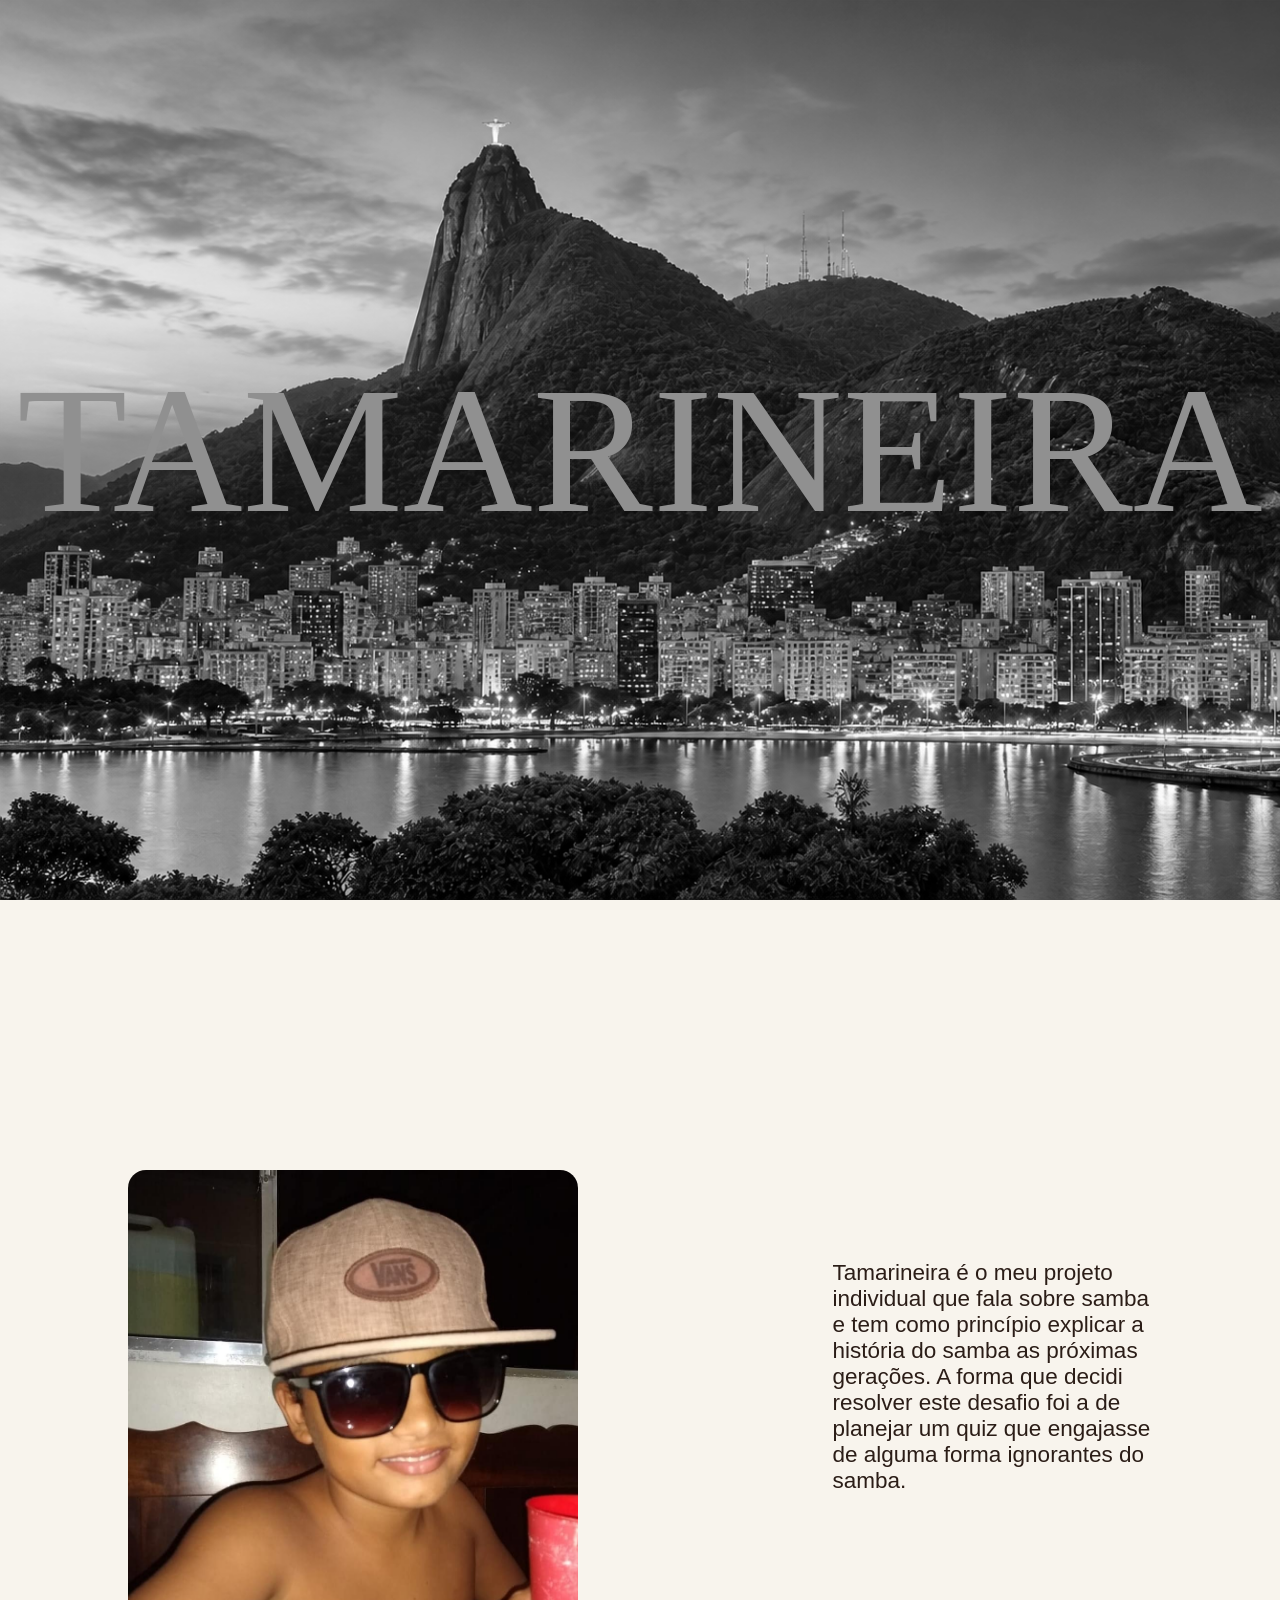
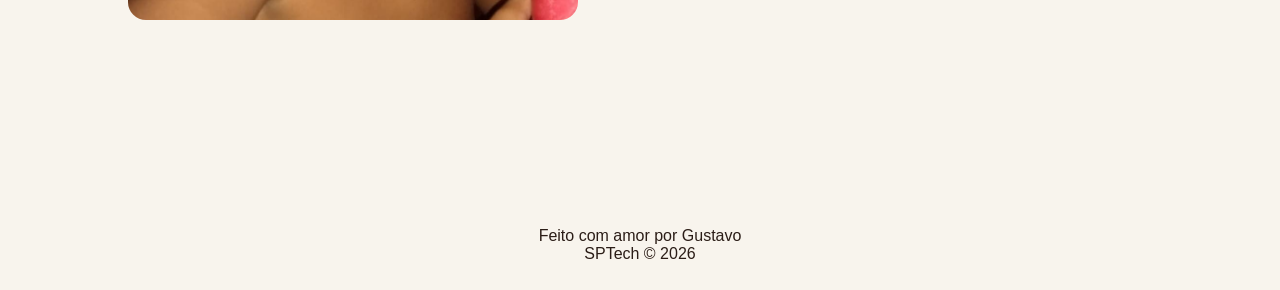
==== Web-data-viz/public/index.html @ 1430d4ed "add: Homepage 1.0" ====
<!DOCTYPE html>
<html lang="en">
<head>
    <meta charset="UTF-8">
    <meta name="viewport" content="width=device-width, initial-scale=1.0">
    <title>Homepage</title>
    <link rel="shortcut icon" href="./assets/icon/favicon.svg" type="image/x-icon">
    <link rel="stylesheet" href="./styles/index.css">
    <link rel="stylesheet" href="./styles/navbar.css">
    <link rel="stylesheet" href="./styles/colors.css">
    <link rel="stylesheet" href="./styles/homepage.css">
</head>
<body>
    <div class="navbar">
        <div class="logo">
            <div class="circle">
                <img src="./assets/icon/guitar-fill.svg" alt="Logo Tamarineira">
            </div>
        </div>
        <div class="links">
            <div class="link"><a href="./index.html">Home</a></div>
            <div class="link"><a href="./decades.html">Décadas</a></div>
            <div class="link"><a href="./quiz.html">Quiz</a></div>
            <div class="link"><a href="./dashboard/index.html">Dashboard</a></div>
        </div>
        <div class="buttons">
            <button id="btnLogin" onclick="window.location = './login.html'">Login</button>
        </div>
    </div>
    <div class="container">
        <div class="banner">
            <div class="text">TAMARINEIRA</div>
        </div>
    </div>
    <div class="container" id="NavBar">
        <div class="aboutMe">
            <div class="left">
                <img src="./assets/imgs/GustavoKid.png" alt="imagem menino de pele parda de boné marrom">
            </div>
            <div class="right">
                <div class="content">
                    Tamarineira é o meu projeto individual que fala sobre samba e tem como princípio explicar a história do samba as próximas gerações. A forma que decidi resolver este desafio foi a de planejar um quiz que engajasse de alguma forma ignorantes do samba.
                </div>
            </div>
        </div>
    </div>
    
    <!--TEM QUE MEXER AQUI AINDA-->

    <div class="container">
        <div class="footer">
            <div class="text">Feito com amor por Gustavo <br>SPTech © 2026</div>
        </div>
    </div>
</body>
</html>
<script>

</script>
---- Web-data-viz/public/styles/index.css ----
*{
    padding: 0;
    margin: 0;

    transition: all 200ms ease;

    font-family: 'Poppins', sans-serif;
}

body, html{
    width: 100%;
    height: 100%;

    background-color: var(--bg);
}

.container{
    width: 100vw;
    height: fit-content;

    display: flex;
    flex-direction: column;
    align-items: center;
    justify-content: flex-start;
}
---- Web-data-viz/public/styles/navbar.css ----
.navbar{
    position: fixed;

    display: flex;
    align-items: center;
    justify-content: space-between;

    width: 95%;
    height: 7vh;

    margin: 3vh;
    border-radius: 5vh;

    background-color: var(--primary-active);
}

.navbar .logo{
    width: 10vw;

    display: flex;
    align-items: center;
    justify-content: flex-start;
}

.navbar .logo .circle{
    width: 5vh;
    height: 5vh;

    display: flex;
    align-items: center;
    justify-content: center;

    margin-left: 0.5vw;

    border-radius: 100%;
    background-color: #BE8F15;
}

.navbar img{
    filter: invert(10%) sepia(20%) saturate(700%) hue-rotate(340deg) brightness(85%) contrast(95%);
}

.navbar .links{
    width: 30vw;
    
    display: flex;
    align-items: center;
    justify-content: space-around;
}

.navbar .links .link a{
    font-size: 2vh;
    text-decoration: none;

    color: #D4A017;
}

.navbar .links .link a:hover{
    color: #BE8F15;
}

.navbar .buttons{
    width: 10vw;

    display: flex;
    align-items: center;
    justify-content: space-around;
}

.navbar button{
    width: 10vw;
    height: 4vh;

    margin-right: 1vw;
    font-size: 1.5vh;

    border-radius: 5vh;
    border: none;
}

#btnLogin{
    background-color: #D4A017;
    color: #2B1D17;
}

#btnLogin:hover{
    background-color: #BE8F15;
    color: #4A3024;
}

.navbar .buttons .separator{
    width: 0.1vw;
    height: 5vh;

    background-color: #E7C45A;
}
---- Web-data-viz/public/styles/colors.css ----
:root {
    /* Fundos */
    --bg: #F8F4ED;
    --bg-secondary: #E8DCCB;

    /* Marrom */
    --primary: #5C3D2E;
    --primary-hover: #4A3024;
    --primary-active: #3B251B;

    /* Amarelo */
    --accent: #D4A017;
    --accent-hover: #BE8F15;
    --accent-active: #A87E12;

    /* Texto */
    --text: #2B1D17;
    --text-secondary: #6D5A4F;

    /* Bordas */
    --border: #C7B299;
    --border-hover: #9B7B67;
}
---- Web-data-viz/public/styles/homepage.css ----
:root {
    /* Fundos */
    --bg: #F8F4ED;
    --bg-secondary: #E8DCCB;

    /* Marrom */
    --primary: #5C3D2E;
    --primary-hover: #4A3024;
    --primary-active: #3B251B;

    /* Amarelo */
    --accent: #D4A017;
    --accent-hover: #BE8F15;
    --accent-active: #A87E12;

    /* Texto */
    --text: #2B1D17;
    --text-secondary: #6D5A4F;

    /* Bordas */
    --border: #C7B299;
    --border-hover: #9B7B67;
}

.banner{
    width: 100vw;
    height: 100vh;

    display: flex;
    align-items: center;
    justify-content: center;

    filter: grayscale(100%);
    background-image: url(../assets/imgs/rioDeJaneiroFundo.png);
    background-size: cover;
    background-repeat: no-repeat;
}

.banner .text{
    font-size: 20vh;
    font-family: 'Times New Roman', Times, serif;

    text-align: center;

    color: var(--accent-hover);
}

.banner:hover{
    filter: grayscale(0);
}

.banner:hover .text{
    transform: scale(120%);
}

.aboutMe{
    width: 100%;
    height: 90vh;

    margin-top: 10vh;

    display: flex;
    align-items: center;
    justify-content: space-around;
}

.aboutMe .left{
    width: 50vh;
    height: 50vh;
}

.aboutMe img{
    width: 100%;
    height: 100%;

    border-radius: 2vh;
}

.aboutMe .right{
    width: 25vw;
    height: 30vh;

    font-size: 2.5vh;
    font-weight: 500;

    color: var(--text);
}

.footer{
    width: 100%;
    height: 10vh;

    display: flex;
    align-items: center;
    justify-content: center;
}

.footer .text{
    text-align: center;
    color: var(--text);
}
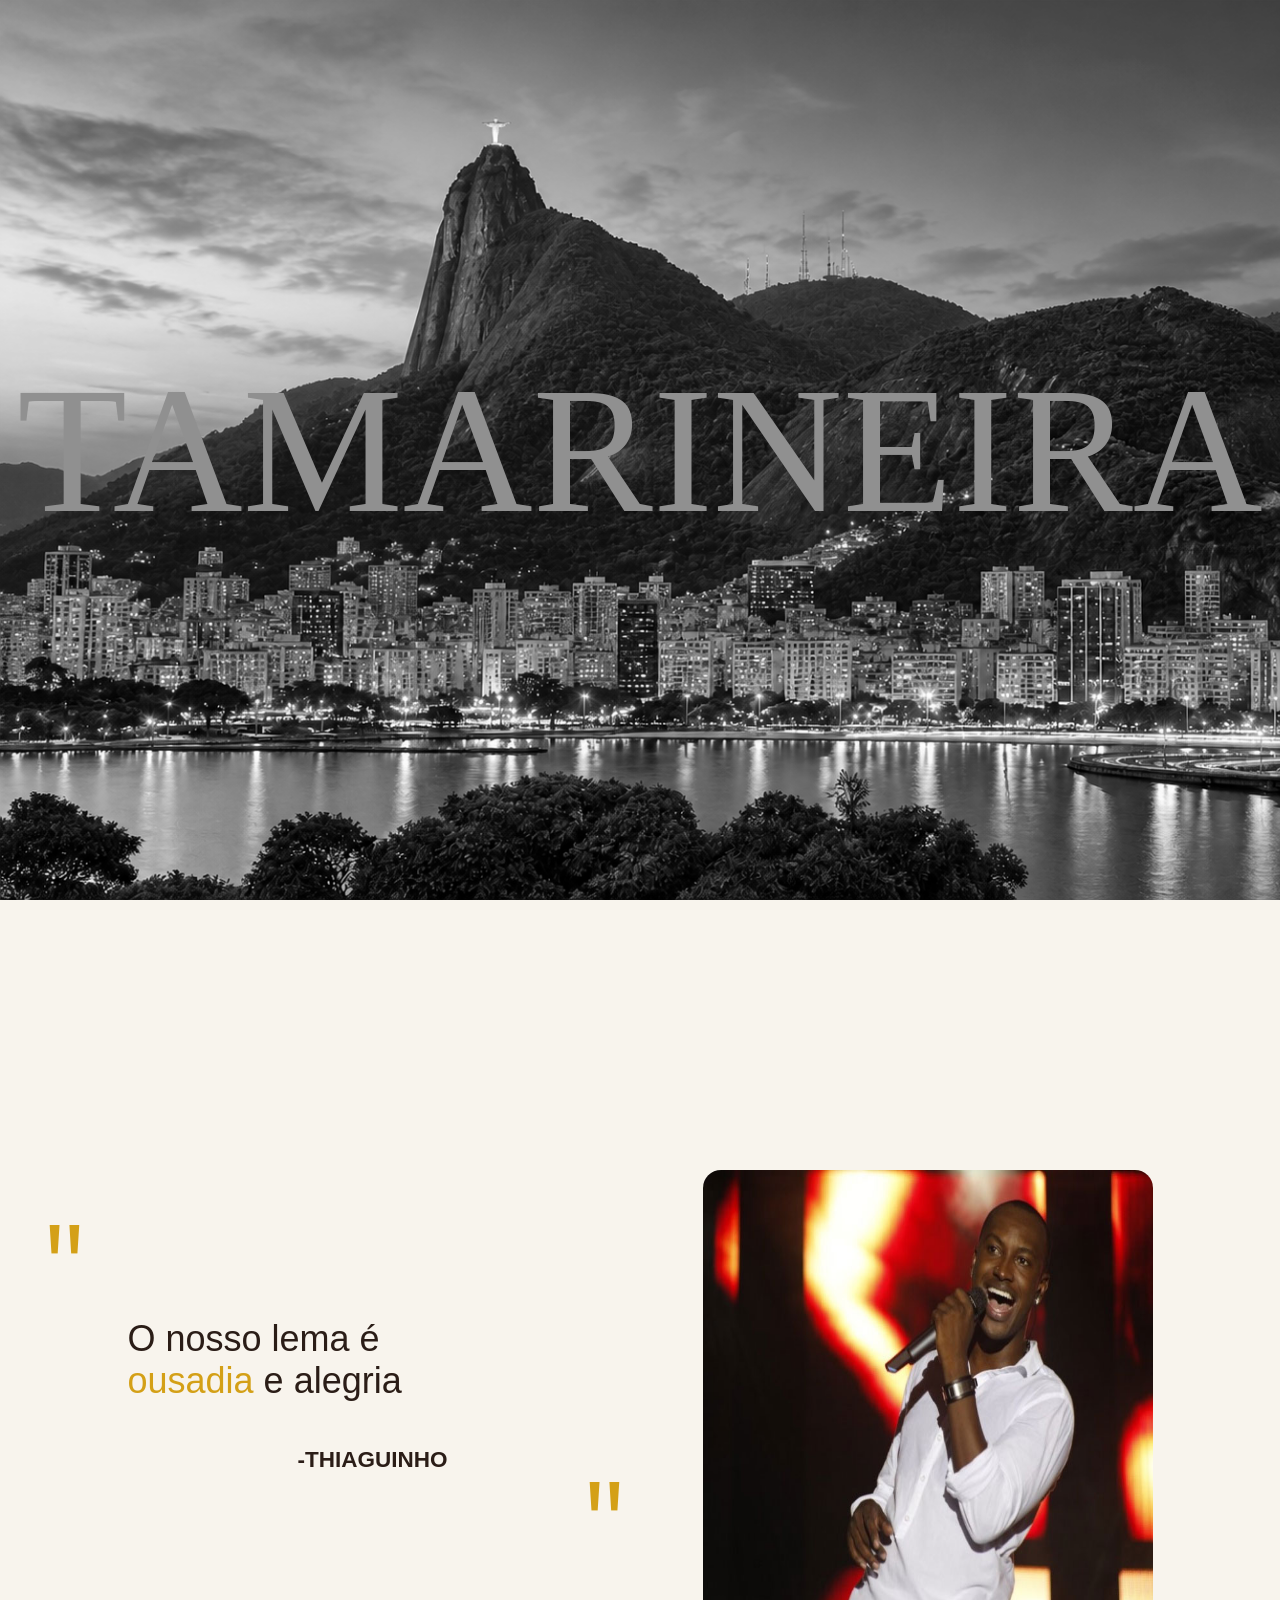
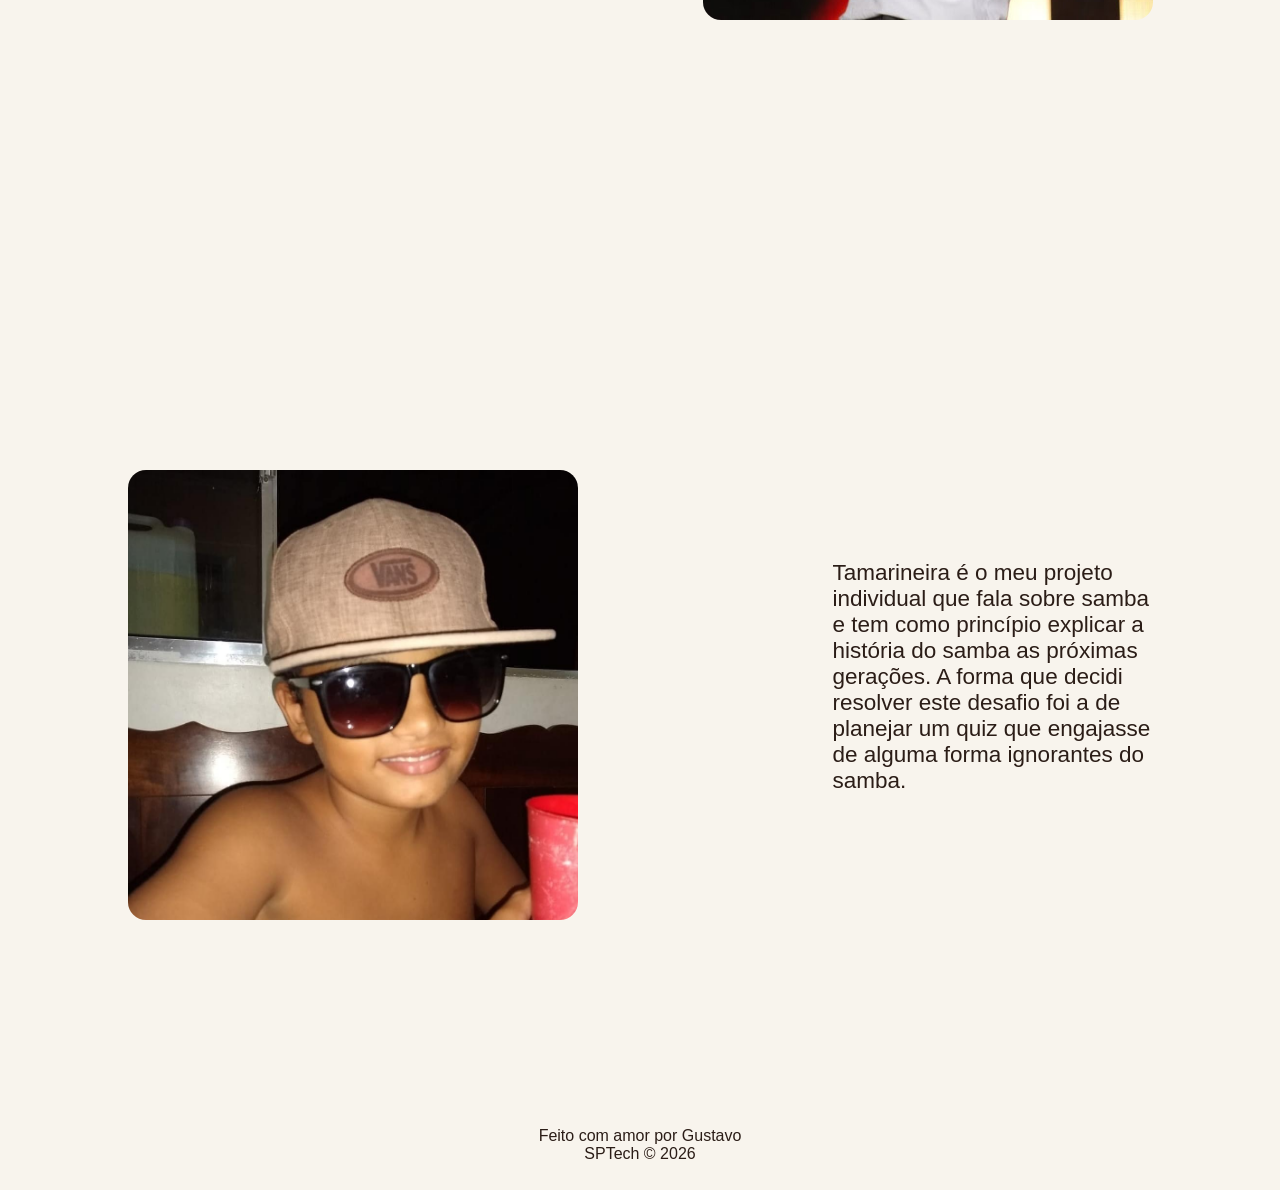
==== commit 0e4b1915: "add: quote style homepage" ====
--- a/Web-data-viz/public/index.html
+++ b/Web-data-viz/public/index.html
@@ -32,7 +32,26 @@
             <div class="text">TAMARINEIRA</div>
         </div>
     </div>
-    <div class="container" id="NavBar">
+    <div class="container">
+        <div class="quote">
+            <div class="right">
+                <div class="content">
+                    <div class="quote-quote-open">"</div>
+                    <div class="quote-text">
+                        O nosso lema é <span style="color: var(--accent);">ousadia</span> e alegria
+                    </div>
+                    <div class="quote-author">
+                        -THIAGUINHO
+                    </div>
+                    <div class="quote-quote-close">"</div>
+                </div>
+            </div>
+            <div class="left">
+                <img src="./assets/imgs/thiaguinho.jpg" alt="imagem menino de pele parda de boné marrom">
+            </div>
+        </div>
+    </div>
+    <div class="container">
         <div class="aboutMe">
             <div class="left">
                 <img src="./assets/imgs/GustavoKid.png" alt="imagem menino de pele parda de boné marrom">
--- a/Web-data-viz/public/styles/navbar.css
+++ b/Web-data-viz/public/styles/navbar.css
@@ -1,4 +1,6 @@
 .navbar{
+    z-index: 1;
+
     position: fixed;
 
     display: flex;
--- a/Web-data-viz/public/styles/homepage.css
+++ b/Web-data-viz/public/styles/homepage.css
@@ -26,6 +26,8 @@
     width: 100vw;
     height: 100vh;
 
+    z-index: 2;
+
     display: flex;
     align-items: center;
     justify-content: center;
@@ -51,6 +53,70 @@
 
 .banner:hover .text{
     transform: scale(120%);
+}
+
+.quote{
+    width: 100%;
+    height: 90vh;
+
+    margin-top: 10vh;
+
+    display: flex;
+    align-items: center;
+    justify-content: space-around;
+}
+
+.quote .left{
+    width: 50vh;
+    height: 50vh;
+}
+
+.quote .right{
+    width: 25vw;
+    height: fit-content;
+
+    font-size: 2.5vh;
+    font-weight: 500;
+
+    color: var(--text);
+
+}
+
+.quote-quote-open{
+    position: relative;
+    font-size: 10vh;
+    font-family: 'Courier New', Courier, monospace;
+
+    color: var(--accent);
+
+    right: 10vh;
+}
+
+.quote-quote-close{
+    position: relative;
+    font-size: 10vh;
+    font-family: 'Courier New', Courier, monospace;
+
+    color: var(--accent);
+
+    left: 50vh;
+}
+
+.quote-text{
+    font-size: 4vh;
+}
+
+.quote-author{
+    margin-top: 5vh;
+    font-weight: bold;
+    text-align: right;
+}
+
+.quote img{
+    width: 100%;
+    height: 100%;
+
+    border-radius: 2vh;
 }
 
 .aboutMe{
